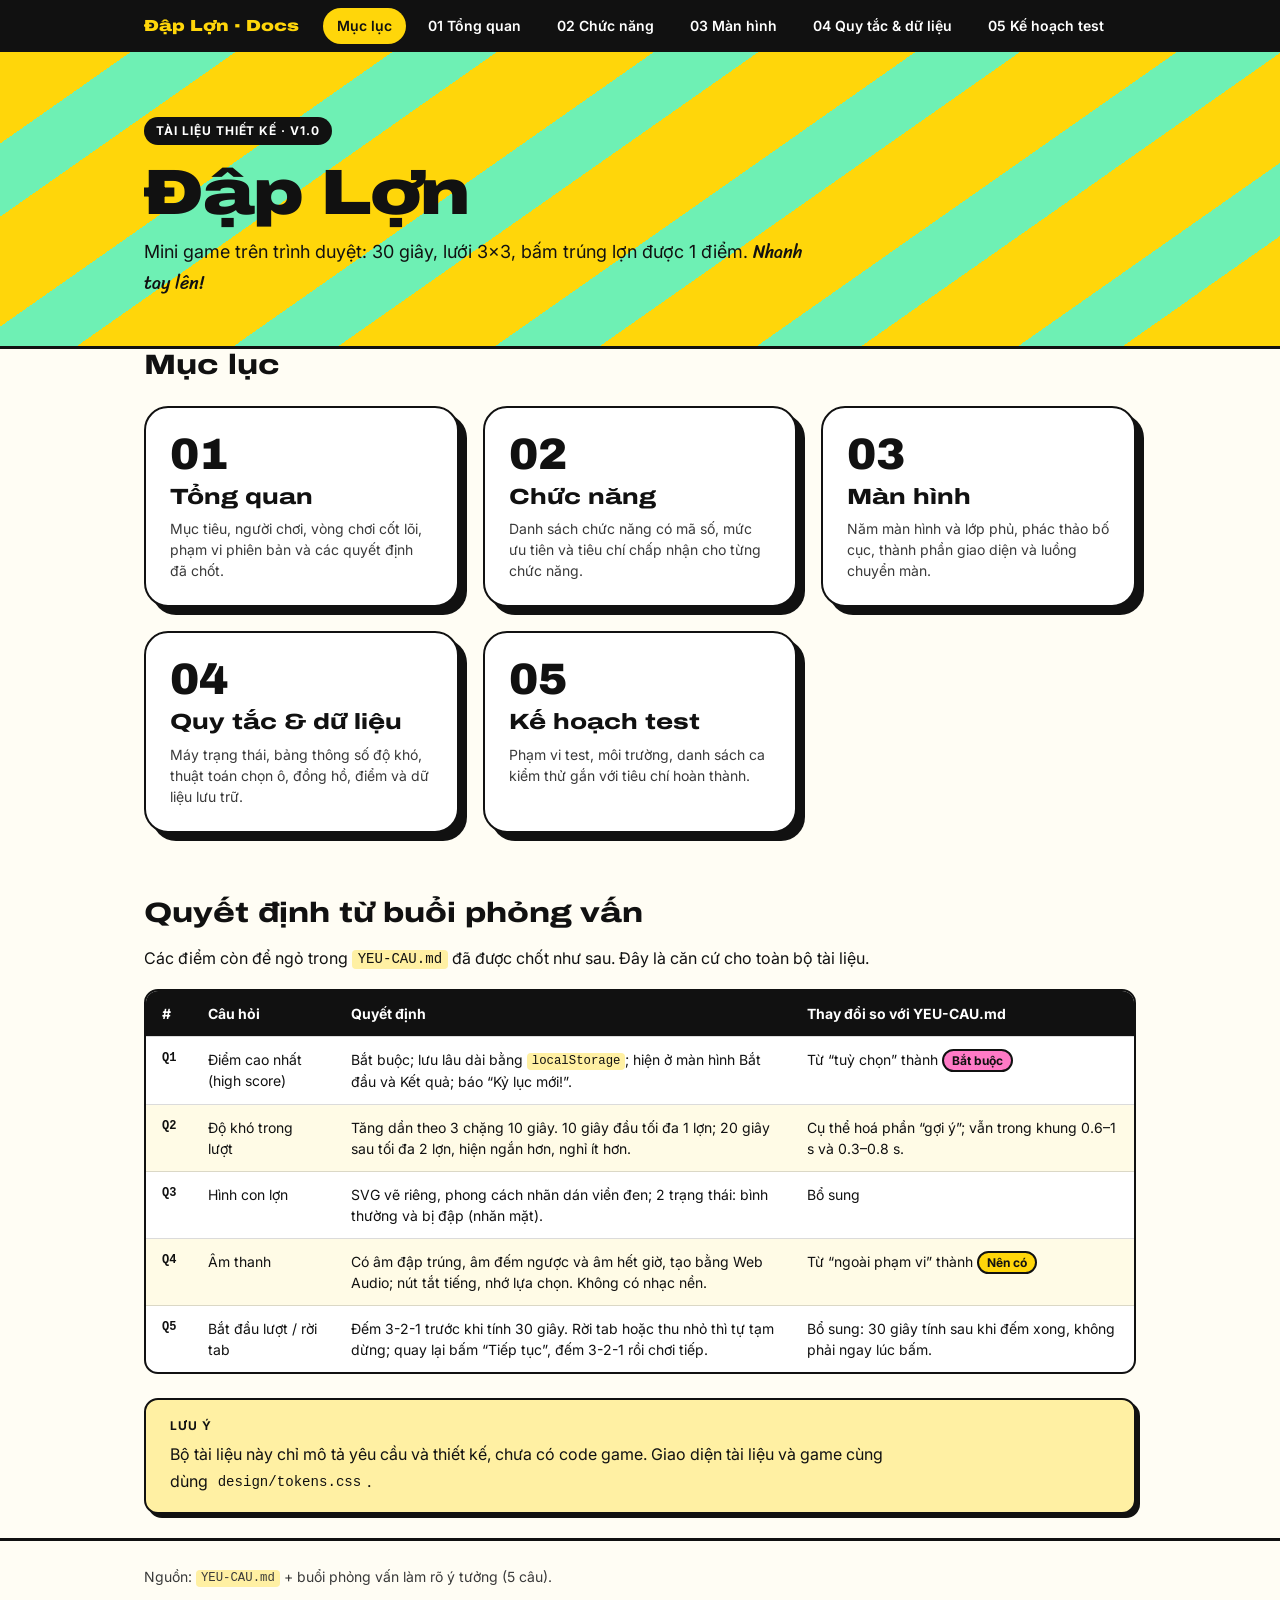
==== docs/index.html @ 90a64a1b "Thêm design system và tài liệu thiết kế game Đập Lợn - design/: tokens.css (màu, kiểu chữ, cỡ chữ, k" ====
<!DOCTYPE html>
<html lang="vi">
<head>
<meta charset="UTF-8">
<meta name="viewport" content="width=device-width, initial-scale=1">
<title>Mục lục — Tài liệu game Đập Lợn</title>
<link rel="stylesheet" href="docs.css">
</head>
<body>
<nav class="topnav" aria-label="Tài liệu">
  <div class="wrap">
    <a class="brand" href="index.html">Đập Lợn · Docs</a>
    <a class="nav" href="index.html" aria-current="page">Mục lục</a>
    <a class="nav" href="01-tong-quan.html">01 Tổng quan</a>
    <a class="nav" href="02-chuc-nang.html">02 Chức năng</a>
    <a class="nav" href="03-man-hinh.html">03 Màn hình</a>
    <a class="nav" href="04-quy-tac-du-lieu.html">04 Quy tắc &amp; dữ liệu</a>
    <a class="nav" href="05-ke-hoach-test.html">05 Kế hoạch test</a>
  </div>
</nav>

<header class="page-head">
  <div class="wrap">
    <span class="eyebrow">Tài liệu thiết kế · v1.0</span>
    <h1>Đập Lợn</h1>
    <p class="lead">Mini game trên trình duyệt: 30 giây, lưới 3×3, bấm trúng lợn được 1 điểm. <span class="script">Nhanh tay lên!</span></p>
  </div>
</header>

<main class="wrap">
  <h2>Mục lục</h2>
  <div class="cards">
    <a class="card" href="01-tong-quan.html"><span class="no">01</span><h3>Tổng quan</h3><p>Mục tiêu, người chơi, vòng chơi cốt lõi, phạm vi phiên bản và các quyết định đã chốt.</p></a>
    <a class="card" href="02-chuc-nang.html"><span class="no">02</span><h3>Chức năng</h3><p>Danh sách chức năng có mã số, mức ưu tiên và tiêu chí chấp nhận cho từng chức năng.</p></a>
    <a class="card" href="03-man-hinh.html"><span class="no">03</span><h3>Màn hình</h3><p>Năm màn hình và lớp phủ, phác thảo bố cục, thành phần giao diện và luồng chuyển màn.</p></a>
    <a class="card" href="04-quy-tac-du-lieu.html"><span class="no">04</span><h3>Quy tắc &amp; dữ liệu</h3><p>Máy trạng thái, bảng thông số độ khó, thuật toán chọn ô, đồng hồ, điểm và dữ liệu lưu trữ.</p></a>
    <a class="card" href="05-ke-hoach-test.html"><span class="no">05</span><h3>Kế hoạch test</h3><p>Phạm vi test, môi trường, danh sách ca kiểm thử gắn với tiêu chí hoàn thành.</p></a>
  </div>

  <h2>Quyết định từ buổi phỏng vấn</h2>
  <p>Các điểm còn để ngỏ trong <code>YEU-CAU.md</code> đã được chốt như sau. Đây là căn cứ cho toàn bộ tài liệu.</p>
  <div class="table-wrap">
    <table>
      <thead><tr><th>#</th><th>Câu hỏi</th><th>Quyết định</th><th>Thay đổi so với YEU-CAU.md</th></tr></thead>
      <tbody>
        <tr><td class="id">Q1</td><td>Điểm cao nhất (high score)</td><td>Bắt buộc; lưu lâu dài bằng <code>localStorage</code>; hiện ở màn hình Bắt đầu và Kết quả; báo “Kỷ lục mới!”.</td><td>Từ “tuỳ chọn” thành <span class="tag must">Bắt buộc</span></td></tr>
        <tr><td class="id">Q2</td><td>Độ khó trong lượt</td><td>Tăng dần theo 3 chặng 10 giây. 10 giây đầu tối đa 1 lợn; 20 giây sau tối đa 2 lợn, hiện ngắn hơn, nghỉ ít hơn.</td><td>Cụ thể hoá phần “gợi ý”; vẫn trong khung 0.6–1 s và 0.3–0.8 s.</td></tr>
        <tr><td class="id">Q3</td><td>Hình con lợn</td><td>SVG vẽ riêng, phong cách nhãn dán viền đen; 2 trạng thái: bình thường và bị đập (nhăn mặt).</td><td>Bổ sung</td></tr>
        <tr><td class="id">Q4</td><td>Âm thanh</td><td>Có âm đập trúng, âm đếm ngược và âm hết giờ, tạo bằng Web Audio; nút tắt tiếng, nhớ lựa chọn. Không có nhạc nền.</td><td>Từ “ngoài phạm vi” thành <span class="tag should">Nên có</span></td></tr>
        <tr><td class="id">Q5</td><td>Bắt đầu lượt / rời tab</td><td>Đếm 3-2-1 trước khi tính 30 giây. Rời tab hoặc thu nhỏ thì tự tạm dừng; quay lại bấm “Tiếp tục”, đếm 3-2-1 rồi chơi tiếp.</td><td>Bổ sung: 30 giây tính sau khi đếm xong, không phải ngay lúc bấm.</td></tr>
      </tbody>
    </table>
  </div>

  <div class="callout warn">
    <span class="eyebrow">Lưu ý</span>
    <p>Bộ tài liệu này chỉ mô tả yêu cầu và thiết kế, chưa có code game. Giao diện tài liệu và game cùng dùng <code>design/tokens.css</code>.</p>
  </div>
</main>

<footer class="site"><div class="wrap">Nguồn: <code>YEU-CAU.md</code> + buổi phỏng vấn làm rõ ý tưởng (5 câu).</div></footer>
</body>
</html>
---- docs/docs.css ----
/* Giao diện chung cho bộ tài liệu — dựa trên design/tokens.css */
@import url("../design/tokens.css");

*, *::before, *::after { box-sizing: border-box; }
html { scroll-behavior: smooth; }
body {
  margin: 0;
  background: var(--bg-page);
  color: var(--text-primary);
  font-family: var(--font-body);
  font-size: var(--text-base);
  line-height: var(--leading-loose);
}
a { color: var(--color-blue); text-underline-offset: 3px; }
a:focus-visible { outline: 3px solid var(--focus-ring); outline-offset: 2px; border-radius: var(--radius-xs); }

.wrap { max-width: 1040px; margin: 0 auto; padding: 0 var(--space-5); }

/* ---------- Thanh điều hướng ---------- */
.topnav {
  position: sticky; top: 0; z-index: 10;
  background: var(--color-ink); color: var(--color-white);
}
.topnav .wrap { display: flex; align-items: center; gap: var(--space-2); overflow-x: auto; padding-top: var(--space-2); padding-bottom: var(--space-2); }
.topnav .brand {
  font-family: var(--font-display); font-stretch: var(--font-stretch-wide);
  font-weight: var(--weight-black); white-space: nowrap; margin-right: var(--space-4);
  color: var(--color-yellow); text-decoration: none;
}
.topnav a.nav {
  color: var(--color-white); text-decoration: none; white-space: nowrap;
  font-size: var(--text-sm); font-weight: var(--weight-semi);
  padding: var(--space-1) var(--space-3); border-radius: var(--radius-pill);
  border: var(--border-width) solid transparent;
}
.topnav a.nav:hover { border-color: var(--color-white); }
.topnav a.nav[aria-current="page"] { background: var(--color-yellow); color: var(--color-ink); }

/* ---------- Đầu trang ---------- */
.page-head {
  background: var(--pattern-diagonal);
  border-bottom: var(--border-width-l) solid var(--border-strong);
  padding: var(--space-8) 0 var(--space-7);
}
.page-head .eyebrow { display: inline-block; background: var(--color-ink); color: var(--color-white); padding: var(--space-1) var(--space-3); border-radius: var(--radius-pill); }
.page-head h1 {
  font-family: var(--font-display); font-stretch: var(--font-stretch-wide);
  font-weight: var(--weight-black); font-size: var(--text-4xl);
  line-height: var(--leading-tight); letter-spacing: var(--tracking-tight);
  margin: var(--space-4) 0 var(--space-3);
}
.page-head p.lead { font-size: var(--text-lg); max-width: 60ch; margin: 0; }
.script { font-family: var(--font-script); }

.eyebrow {
  font-size: var(--text-xs); font-weight: var(--weight-bold);
  letter-spacing: var(--tracking-wide); text-transform: uppercase;
}

/* ---------- Nội dung ---------- */
main { padding: var(--space-7) 0 var(--space-8); }
main h2 {
  font-family: var(--font-display); font-stretch: var(--font-stretch-wide);
  font-weight: var(--weight-heavy); font-size: var(--text-2xl);
  line-height: var(--leading-snug); margin: var(--space-8) 0 var(--space-4);
  scroll-margin-top: 70px;
}
main h2:first-child { margin-top: 0; }
main h2 .num {
  display: inline-grid; place-items: center; width: 1.6em; height: 1.6em;
  margin-right: var(--space-2); border-radius: var(--radius-full);
  background: var(--color-ink); color: var(--color-yellow); font-size: 0.7em; vertical-align: 0.15em;
}
main h3 { font-size: var(--text-lg); font-weight: var(--weight-bold); margin: var(--space-6) 0 var(--space-2); scroll-margin-top: 70px; }
main p, main li { max-width: 75ch; }
main ul, main ol { padding-left: var(--space-5); }
code {
  font-family: var(--font-mono); font-size: 0.88em;
  background: var(--color-yellow-200); padding: 0.1em 0.4em; border-radius: var(--radius-xs);
}

/* Mục lục trong trang */
.toc {
  background: var(--color-white); border: var(--border-width) solid var(--border-strong);
  border-radius: var(--radius-md); padding: var(--space-4) var(--space-5); margin-bottom: var(--space-7);
}
.toc ol { margin: var(--space-2) 0 0; columns: 2; column-gap: var(--space-6); }
@media (max-width: 640px) { .toc ol { columns: 1; } }

/* ---------- Bảng ---------- */
.table-wrap { overflow-x: auto; margin: var(--space-4) 0; border: var(--border-width) solid var(--border-strong); border-radius: var(--radius-md); background: var(--color-white); }
table { width: 100%; border-collapse: collapse; font-size: var(--text-sm); line-height: var(--leading-normal); }
th, td { text-align: left; vertical-align: top; padding: var(--space-3) var(--space-4); border-bottom: 1px solid rgba(17,17,17,.15); }
thead th { background: var(--color-ink); color: var(--color-white); font-weight: var(--weight-bold); white-space: nowrap; }
tbody tr:nth-child(even) { background: #FFFBE6; }
tbody tr:last-child td { border-bottom: 0; }
td.id, th.id { white-space: nowrap; font-family: var(--font-mono); font-size: var(--text-xs); font-weight: var(--weight-bold); }

/* ---------- Khối ghi chú ---------- */
.callout {
  border: var(--border-width) solid var(--border-strong); border-radius: var(--radius-md);
  padding: var(--space-4) var(--space-5); margin: var(--space-5) 0;
  background: var(--color-mint-200); box-shadow: var(--shadow-sticker);
}
.callout.warn { background: var(--color-yellow-200); }
.callout.decide { background: var(--color-pink-200); }
.callout .eyebrow { display: block; margin-bottom: var(--space-1); }
.callout p:last-child, .callout ul:last-child { margin-bottom: 0; }
.callout p:first-of-type { margin-top: 0; }

/* ---------- Nhãn ---------- */
.tag {
  display: inline-block; font-size: var(--text-xs); font-weight: var(--weight-bold); line-height: 1.6;
  padding: 0 var(--space-2); border-radius: var(--radius-pill);
  border: var(--border-width) solid var(--color-ink); background: var(--color-lime); white-space: nowrap;
}
.tag.must { background: var(--color-pink); }
.tag.should { background: var(--color-yellow); }
.tag.new { background: var(--color-cyan); }
.tag.out { background: #E4E2DA; }

/* ---------- Lưới thẻ ---------- */
.cards { display: grid; grid-template-columns: repeat(auto-fit, minmax(240px, 1fr)); gap: var(--space-5); margin: var(--space-5) 0; }
.card {
  display: block; text-decoration: none; color: var(--text-primary);
  background: var(--color-white); border: var(--border-width) solid var(--border-strong);
  border-radius: var(--radius-lg); padding: var(--space-5); box-shadow: var(--shadow-sticker-lg);
  transition: transform var(--duration-base) var(--ease-pop);
}
a.card:hover { transform: rotate(-1deg) translateY(-4px); }
.card h3 { font-family: var(--font-display); font-stretch: var(--font-stretch-wide); font-weight: var(--weight-heavy); font-size: var(--text-xl); margin: var(--space-2) 0; line-height: var(--leading-snug); }
.card p { margin: 0; font-size: var(--text-sm); color: var(--text-secondary); line-height: var(--leading-normal); }
.card .no { font-family: var(--font-display); font-weight: var(--weight-black); font-size: var(--text-3xl); line-height: 1; }

/* ---------- Sơ đồ trạng thái ---------- */
.flow { display: flex; flex-wrap: wrap; align-items: center; gap: var(--space-2); margin: var(--space-4) 0; }
.flow .node {
  border: var(--border-width) solid var(--border-strong); border-radius: var(--radius-sm);
  padding: var(--space-2) var(--space-3); font-weight: var(--weight-bold); font-size: var(--text-sm);
  background: var(--color-white); box-shadow: var(--shadow-sticker);
}
.flow .arrow { font-weight: var(--weight-black); }

/* ---------- Khung mô phỏng màn hình ---------- */
.screens { display: grid; grid-template-columns: repeat(auto-fit, minmax(280px, 1fr)); gap: var(--space-6); margin: var(--space-5) 0; }
.mock {
  border: var(--border-width-l) solid var(--border-strong); border-radius: var(--radius-lg);
  background: var(--color-yellow); overflow: hidden; box-shadow: var(--shadow-sticker-lg);
  aspect-ratio: 9 / 15; display: flex; flex-direction: column; position: relative;
}
.mock .bar { display: flex; justify-content: space-between; align-items: center; padding: var(--space-3) var(--space-4); background: var(--color-ink); color: var(--color-white); font-size: var(--text-xs); font-weight: var(--weight-bold); }
.mock .body { flex: 1; display: flex; flex-direction: column; align-items: center; justify-content: center; gap: var(--space-3); padding: var(--space-4); text-align: center; }
.mock .title { font-family: var(--font-display); font-stretch: var(--font-stretch-wide); font-weight: var(--weight-black); font-size: var(--text-2xl); line-height: 1; }
.mock .big { font-family: var(--font-display); font-weight: var(--weight-black); font-size: 3.5rem; line-height: 1; }
.mock .small { font-size: var(--text-xs); }
.mock .btn {
  display: inline-block; background: var(--color-ink); color: var(--color-white);
  padding: var(--space-2) var(--space-4); border-radius: var(--radius-sm); font-size: var(--text-xs); font-weight: var(--weight-bold);
}
.mock .btn.ghost { background: transparent; color: var(--color-ink); border: var(--border-width) solid var(--color-ink); }
.mock .grid { display: grid; grid-template-columns: repeat(3, 1fr); gap: var(--space-2); width: 100%; }
.mock .cell { aspect-ratio: 1; border-radius: var(--radius-md); background: var(--color-charcoal); border: var(--border-width) solid var(--color-ink); display: grid; place-items: end center; overflow: hidden; }
.mock .cell.up { background: var(--color-mint); }
.mock .cell.hit { background: var(--color-pink); }
.mock .cell svg { width: 80%; height: auto; }
.mock .progress { width: 100%; height: 10px; border: var(--border-width) solid var(--color-ink); border-radius: var(--radius-pill); background: var(--color-white); overflow: hidden; }
.mock .progress span { display: block; height: 100%; background: var(--color-blue); }
.mock .overlay { position: absolute; inset: 0; background: rgba(17,17,17,.72); color: var(--color-white); display: flex; flex-direction: column; align-items: center; justify-content: center; gap: var(--space-3); }
.mock .overlay .big { color: var(--color-yellow); font-size: 6rem; }
.mock-caption { font-size: var(--text-sm); margin-top: var(--space-3); }
.mock-caption strong { font-family: var(--font-display); font-stretch: var(--font-stretch-wide); }

/* ---------- Chân trang ---------- */
.pager { display: flex; justify-content: space-between; gap: var(--space-4); flex-wrap: wrap; margin-top: var(--space-8); }
.pager a {
  display: inline-flex; flex-direction: column; text-decoration: none; color: var(--text-primary);
  border: var(--border-width) solid var(--border-strong); border-radius: var(--radius-sm);
  padding: var(--space-3) var(--space-4); background: var(--color-white); font-weight: var(--weight-bold);
  transition: transform var(--duration-fast) var(--ease-pop), box-shadow var(--duration-fast);
}
.pager a:hover { transform: translate(-2px,-2px); box-shadow: var(--shadow-sticker); }
.pager a small { font-weight: var(--weight-regular); color: var(--text-secondary); font-size: var(--text-xs); }
.pager a.next { margin-left: auto; text-align: right; }
footer.site { border-top: var(--border-width-l) solid var(--border-strong); padding: var(--space-5) 0; font-size: var(--text-sm); color: var(--text-secondary); }

@media print {
  .topnav, .pager { display: none; }
  .page-head { background: none; }
  .card, .callout, .mock { box-shadow: none; }
}
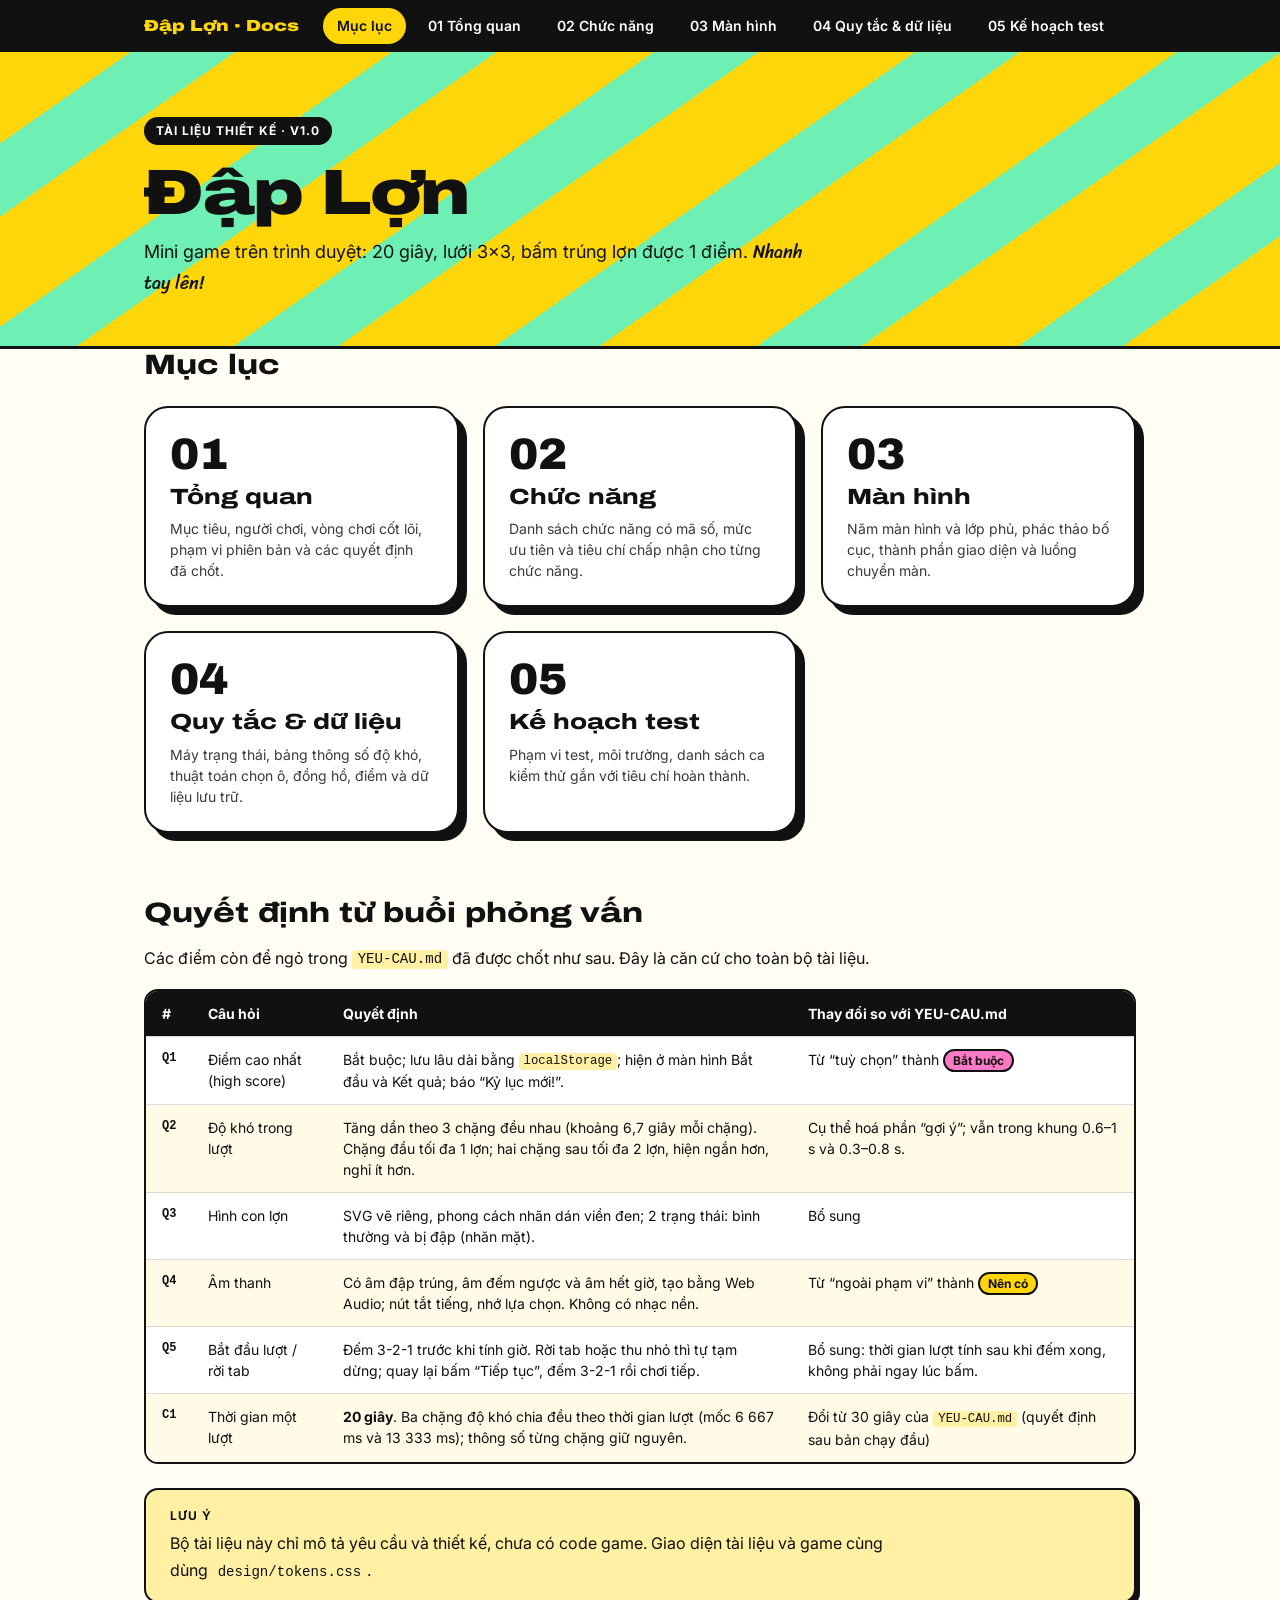
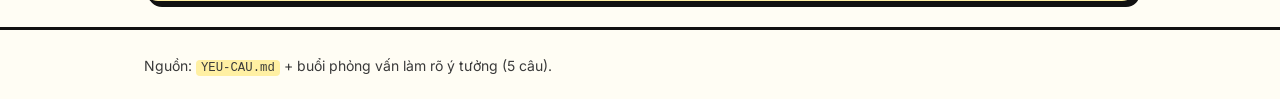
==== commit dd847324: "Đổi thời gian một lượt chơi từ 30 xuống 20 giây - app/game.js: ROUND_MS = 20000; 3 chặng độ khó chia" ====
--- a/docs/index.html
+++ b/docs/index.html
@@ -23,7 +23,7 @@
   <div class="wrap">
     <span class="eyebrow">Tài liệu thiết kế · v1.0</span>
     <h1>Đập Lợn</h1>
-    <p class="lead">Mini game trên trình duyệt: 30 giây, lưới 3×3, bấm trúng lợn được 1 điểm. <span class="script">Nhanh tay lên!</span></p>
+    <p class="lead">Mini game trên trình duyệt: 20 giây, lưới 3×3, bấm trúng lợn được 1 điểm. <span class="script">Nhanh tay lên!</span></p>
   </div>
 </header>
 
@@ -44,10 +44,11 @@
       <thead><tr><th>#</th><th>Câu hỏi</th><th>Quyết định</th><th>Thay đổi so với YEU-CAU.md</th></tr></thead>
       <tbody>
         <tr><td class="id">Q1</td><td>Điểm cao nhất (high score)</td><td>Bắt buộc; lưu lâu dài bằng <code>localStorage</code>; hiện ở màn hình Bắt đầu và Kết quả; báo “Kỷ lục mới!”.</td><td>Từ “tuỳ chọn” thành <span class="tag must">Bắt buộc</span></td></tr>
-        <tr><td class="id">Q2</td><td>Độ khó trong lượt</td><td>Tăng dần theo 3 chặng 10 giây. 10 giây đầu tối đa 1 lợn; 20 giây sau tối đa 2 lợn, hiện ngắn hơn, nghỉ ít hơn.</td><td>Cụ thể hoá phần “gợi ý”; vẫn trong khung 0.6–1 s và 0.3–0.8 s.</td></tr>
+        <tr><td class="id">Q2</td><td>Độ khó trong lượt</td><td>Tăng dần theo 3 chặng đều nhau (khoảng 6,7 giây mỗi chặng). Chặng đầu tối đa 1 lợn; hai chặng sau tối đa 2 lợn, hiện ngắn hơn, nghỉ ít hơn.</td><td>Cụ thể hoá phần “gợi ý”; vẫn trong khung 0.6–1 s và 0.3–0.8 s.</td></tr>
         <tr><td class="id">Q3</td><td>Hình con lợn</td><td>SVG vẽ riêng, phong cách nhãn dán viền đen; 2 trạng thái: bình thường và bị đập (nhăn mặt).</td><td>Bổ sung</td></tr>
         <tr><td class="id">Q4</td><td>Âm thanh</td><td>Có âm đập trúng, âm đếm ngược và âm hết giờ, tạo bằng Web Audio; nút tắt tiếng, nhớ lựa chọn. Không có nhạc nền.</td><td>Từ “ngoài phạm vi” thành <span class="tag should">Nên có</span></td></tr>
-        <tr><td class="id">Q5</td><td>Bắt đầu lượt / rời tab</td><td>Đếm 3-2-1 trước khi tính 30 giây. Rời tab hoặc thu nhỏ thì tự tạm dừng; quay lại bấm “Tiếp tục”, đếm 3-2-1 rồi chơi tiếp.</td><td>Bổ sung: 30 giây tính sau khi đếm xong, không phải ngay lúc bấm.</td></tr>
+        <tr><td class="id">Q5</td><td>Bắt đầu lượt / rời tab</td><td>Đếm 3-2-1 trước khi tính giờ. Rời tab hoặc thu nhỏ thì tự tạm dừng; quay lại bấm “Tiếp tục”, đếm 3-2-1 rồi chơi tiếp.</td><td>Bổ sung: thời gian lượt tính sau khi đếm xong, không phải ngay lúc bấm.</td></tr>
+        <tr><td class="id">C1</td><td>Thời gian một lượt</td><td><strong>20 giây</strong>. Ba chặng độ khó chia đều theo thời gian lượt (mốc 6 667 ms và 13 333 ms); thông số từng chặng giữ nguyên.</td><td>Đổi từ 30 giây của <code>YEU-CAU.md</code> (quyết định sau bản chạy đầu)</td></tr>
       </tbody>
     </table>
   </div>
